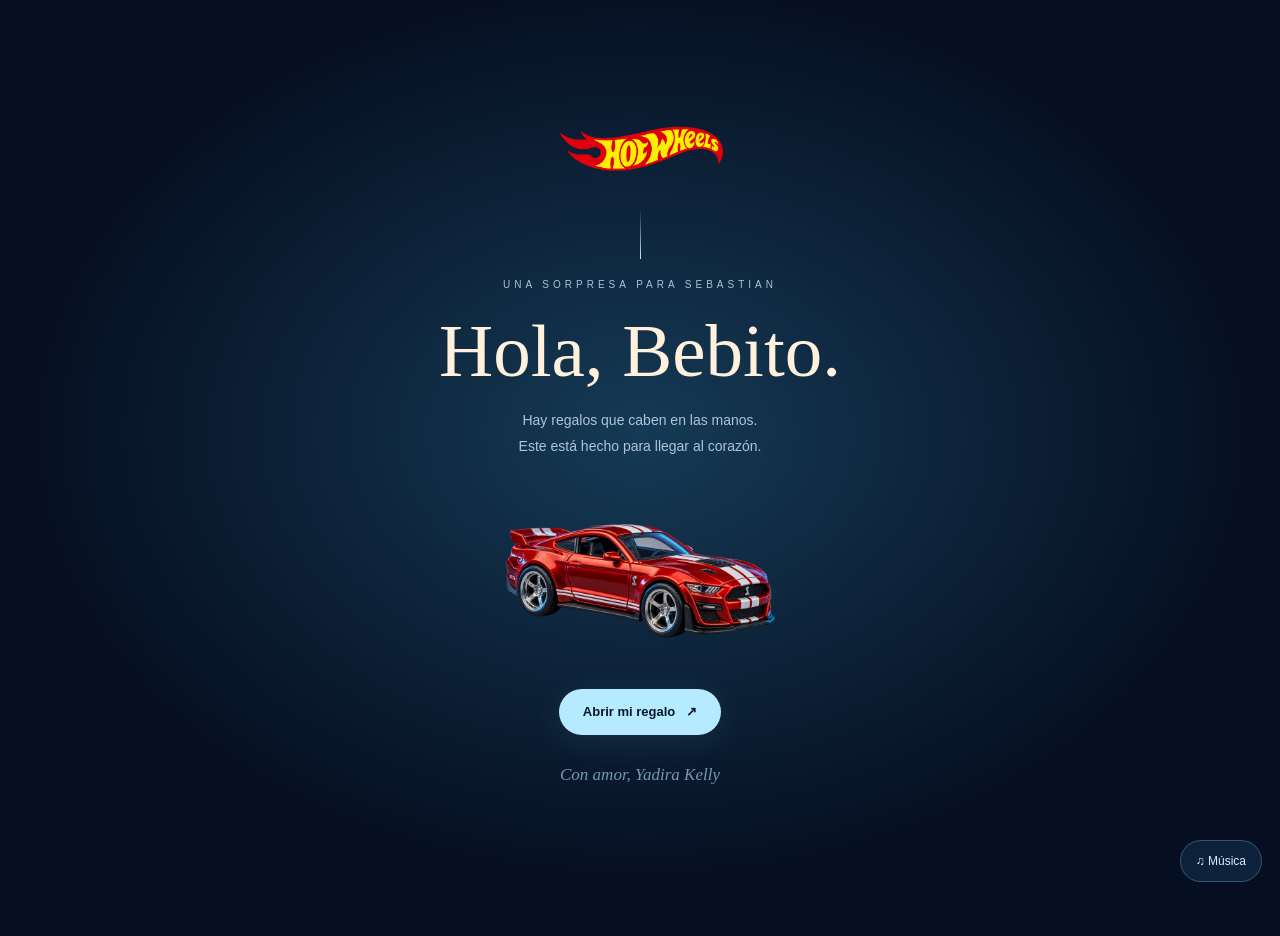
==== HotWheels_Bebito.html @ 8f531b25 "first commit" ====
<!doctype html>
<html lang="es">
<head>
<meta charset="utf-8"><meta name="viewport" content="width=device-width,initial-scale=1,viewport-fit=cover">
<meta name="theme-color" content="#060f21"><title>Para mi Bebito · Yadira Kelly</title>
<!-- ===== TUS 6 FOTOS O VIDEOS: CAMBIA SOLO ESTE BLOQUE =====
Guarda los archivos en la carpeta recuerdos, junto a este HTML.
type: "image" para foto; "video" para video.
src: ruta y nombre exactos del archivo. Puedes mezclar los 6 como quieras.
El orden corresponde a las flores 01, 02, 03, 04, 05 y 06.
TU AUDIO: guarda tu canción como recuerdos/musica.mp3 o cambia music.src.
music.volume: volumen de 0 a 1. La música comienza con el primer toque.
-->
<script id="gift-data" type="application/json">
{
  "music": { "src": "recuerdos/Beéle Ovy On The Drums - Inolvidable (Official Video)(mp3j.cc).mp3", "volume": 0.35 },
  "media": [
    { "type": "image", "src": "recuerdos/WhatsApp Image 2026-09-27 at 12.10.14 PM.jpeg" },
    { "type": "video", "src": "recuerdos/WhatsApp Video 2026-09-27 at 12.10.13 PM.mp4" },
    { "type": "image", "src": "recuerdos/WhatsApp Image 2026-09-27 at 12.10.14 PMuwu.jpeg" },
    { "type": "video", "src": "recuerdos/WhatsApp Video 2026-09-27 at 12.10.14 PM.mp4" },
    { "type": "image", "src": "recuerdos/WhatsApp Image 2026-09-27 at 12.10.19 PM.jpeg" },
    { "type": "video", "src": "recuerdos/WhatsApp Video 2026-09-27 at 12.10.19 PM.mp4" }
  ]
}
</script>
<!-- ===== FIN DE TUS RECUERDOS ===== -->
<style>
:root{color-scheme:dark;--ice:#a6e6ff;--muted:#9cacc4;--cream:#fff1dc;--orange:#ff8a45}*{box-sizing:border-box}body{margin:0;background:#060f21;color:var(--cream);font-family:Arial,Helvetica,sans-serif;overflow-x:hidden}button,input{font:inherit}button{cursor:pointer}button:focus-visible,a:focus-visible,summary:focus-visible{outline:3px solid #ffc374;outline-offset:5px}button{touch-action:manipulation}button:disabled{opacity:.45;cursor:default}[hidden]{display:none!important}body:has(dialog[open]){overflow:hidden}.sky{position:fixed;inset:0;pointer-events:none;overflow:hidden;background:radial-gradient(ellipse at 65% 40%,#0d41663b,transparent 52%),radial-gradient(ellipse at 8% 85%,#0e325055,transparent 48%)}.star{position:absolute;width:2px;height:2px;background:#c0eaff;border-radius:50%;animation:twinkle var(--speed) ease-in-out infinite alternate}.star:nth-child(7n){width:4px;height:4px;box-shadow:0 0 9px #80d5ff}.shell{position:relative;max-width:1180px;margin:auto;padding:0 42px}header{height:100px;display:flex;align-items:center;justify-content:space-between;gap:20px;border-bottom:1px solid #ffffff12}.brand{width:122px;height:53px;object-fit:contain}.edition{font-size:10px;letter-spacing:3px;color:#a2b6d0;text-transform:uppercase}.small-btn{border:1px solid #87cfff40;background:#102239;color:#c8ecff;border-radius:30px;padding:10px 15px;font-size:12px;min-height:40px}.hero{min-height:710px;display:grid;grid-template-columns:.85fr 1.15fr;align-items:center;gap:10px}.intro{padding-bottom:50px;position:relative;z-index:2}.eyebrow{font-size:10px;letter-spacing:3px;color:var(--orange);font-weight:700;display:flex;align-items:center;gap:10px}.eyebrow:before{content:"";width:25px;height:1px;background:var(--orange)}h1{font-family:Georgia,serif;font-size:clamp(60px,6vw,88px);font-weight:400;line-height:.98;letter-spacing:-4px;margin:25px 0}h1 em{display:block;color:var(--ice);font-weight:400} .dedication{color:#b9c8db;line-height:1.8;font-size:15px;max-width:335px;margin:25px 0}.dedication strong{color:#f6eee3;font-weight:400}.signature{font-family:Georgia,serif;font-style:italic;font-size:24px;margin-top:8px;color:#fff0d7}.from{font-size:10px;letter-spacing:2px;color:#8198b5;text-transform:uppercase}.primary{border:0;border-radius:30px;color:#08172b;background:#b6eaff;padding:15px 24px;font-size:13px;font-weight:700;box-shadow:0 5px 35px #6dcfff1b;min-height:46px;transition:transform .2s,box-shadow .2s}.primary:hover{transform:translateY(-2px);box-shadow:0 5px 35px #6dcfff40}.actions{display:flex;gap:10px;margin-top:30px;flex-wrap:wrap}.scene-wrap{position:relative;min-width:0}.scene{position:relative;width:100%;aspect-ratio:1/1.08;isolation:isolate}.halo{position:absolute;inset:8% 6% 14%;border:1px solid #93d8ff11;border-radius:50%;background:radial-gradient(circle,#16658a2b,transparent 66%);box-shadow:0 0 100px #3d8bc20a}.halo:after{content:"";position:absolute;inset:8%;border:1px dashed #8ecbff12;border-radius:50%;animation:orbit 90s linear infinite}.orbit-label{position:absolute;top:5%;right:5%;color:#6684a5;letter-spacing:4px;font-size:9px;writing-mode:vertical-rl}.stems{position:absolute;inset:0;width:100%;height:100%;overflow:visible}.stems path{stroke-dasharray:600;stroke-dashoffset:600;animation:grow 1.7s ease forwards}.flower{position:absolute;border:0;padding:0;background:transparent;width:29%;aspect-ratio:1;transform:translate(-50%,-50%);border-radius:50%;z-index:3;isolation:isolate; -webkit-tap-highlight-color:transparent}.flower .head{display:block;width:100%;height:100%;position:relative;animation:sway 5s ease-in-out infinite alternate;animation-delay:var(--delay);transition:filter .3s}.flower img{width:100%;display:block;filter:drop-shadow(0 0 12px #239bd342)}.flower .bloom{display:block;animation:unfold 1.6s cubic-bezier(.2,.65,.3,1.2) both;animation-delay:var(--delay)}.flower:hover .head,.flower:focus-visible .head{filter:drop-shadow(0 0 16px #8de6ffaa)}.number{position:absolute;left:50%;top:50%;transform:translate(-50%,-50%);font-size:11px;color:#d4f1ff;border:1px solid #b8e8ff45;border-radius:50%;width:26px;height:26px;display:grid;place-items:center;background:#04132690;transition:background .2s}.flower:hover .number{background:#bfebff;color:#05233d}.flower.seen .number{color:#ffc88d;border-color:#ffc88d}.flower:nth-of-type(1){left:49%;top:19%}.flower:nth-of-type(2){left:27%;top:34%}.flower:nth-of-type(3){left:71%;top:35%}.flower:nth-of-type(4){left:19%;top:56%}.flower:nth-of-type(5){left:48%;top:52%}.flower:nth-of-type(6){left:78%;top:56%}.ribbon{position:absolute;left:50%;top:81%;transform:translate(-50%,-50%) rotate(-5deg);z-index:4;background:linear-gradient(120deg,#133855,#256487,#12304b);border:1px solid #7bcae855;padding:12px 27px;border-radius:4px;box-shadow:0 15px 30px #0005;font:italic 16px Georgia;white-space:nowrap;color:#e4f6ff}.ribbon:after{content:"♥";margin-left:10px;color:#fba173}.car{position:absolute;z-index:5;width:35%;pointer-events:none;filter:drop-shadow(0 10px 14px #0009)}.car img{width:100%;display:block}.car.one{left:-4%;top:9%;animation:driveOne 10s ease-in-out infinite}.car.two{right:-4%;top:65%;width:40%;animation:driveTwo 11s ease-in-out infinite}.car.two img{filter:hue-rotate(185deg)}.car:after{content:"";position:absolute;right:78%;top:60%;width:60%;height:1px;background:linear-gradient(90deg,transparent,#73d7ff);box-shadow:0 4px #78d3ff22,0 -4px #78d3ff22;z-index:-1}.scene-caption{text-align:center;color:#93b4d0;font-size:12px;letter-spacing:.2px;margin:-3% 0 20px}.scene-caption span{color:#d1edfa}.progress{display:flex;justify-content:center;gap:7px;margin-top:15px}.progress i{width:5px;height:5px;border-radius:50%;background:#35526c}.progress i.seen{background:#fcac69;box-shadow:0 0 8px #fb94436b}.bottom-note{border-top:1px solid #ffffff12;padding:26px 0 32px;display:flex;justify-content:space-between;gap:20px;color:#768da7;font-size:11px;line-height:1.7}.bottom-note b{font-weight:400;color:#a7bed4}.heart{color:#f4a076}.petal-spark{position:fixed;z-index:15;color:#aee7ff;pointer-events:none;animation:fly 1.2s ease-out forwards;font-size:14px}dialog{border:1px solid #79c4f03a;padding:0;width:min(460px,calc(100vw - 28px));max-height:92dvh;background:#0b1b30;color:var(--cream);border-radius:24px;box-shadow:0 25px 140px #000b;overflow:auto}dialog::backdrop{background:#020814d9;backdrop-filter:blur(12px)}dialog[open]{animation:modalIn .35s cubic-bezier(.2,.7,.2,1)}.dialog-top{display:flex;align-items:center;justify-content:space-between;padding:18px 22px;border-bottom:1px solid #ffffff0f}.dialog-top span{font-size:10px;letter-spacing:2px;color:#94b7d4}.close{border:0;color:#d0dfee;background:#ffffff0a;border-radius:50%;width:36px;height:36px;font-size:23px;line-height:1}.media-stage{min-height:300px;height:min(56dvh,490px);display:grid;place-items:center;background:#030b17;overflow:hidden}.media-stage img,.media-stage video{width:100%;height:100%;object-fit:contain;min-height:0;max-height:min(56dvh,490px)}.empty{padding:36px;text-align:center;color:#9fb8d0;line-height:1.8;font-size:14px}.empty strong{display:block;font-family:Georgia,serif;font-size:25px;color:#d5f2ff;font-weight:400;margin-bottom:14px}.dialog-foot{padding:22px;display:flex;justify-content:space-between;align-items:center;gap:10px}.dialog-foot p{font:italic 19px Georgia;margin:0}.pager{display:flex;gap:8px}.pager button{background:#ffffff07;border:1px solid #ffffff18;border-radius:50%;width:40px;height:40px;color:#cef0ff}.letter{padding:32px 30px;text-align:center}.letter .mini{width:76px;animation:sway 4s ease-in-out infinite alternate}.letter h2{font:normal 38px Georgia;margin:12px 0 20px;color:#c7eeff}.letter p{font-size:15px;line-height:1.9;color:#b8cce0}.letter .sign{font:italic 25px Georgia;color:#fff0dd;margin-top:26px}.welcome{position:fixed;inset:0;z-index:20;display:flex;flex-direction:column;align-items:center;justify-content:center;text-align:center;padding:25px;background:radial-gradient(ellipse at 50% 48%,#153a55,#060f21 68%);transition:opacity .7s,visibility .7s}.welcome.out{opacity:0;visibility:hidden;pointer-events:none}.welcome .brand{width:165px;height:70px;margin-bottom:24px}.welcome small{font-size:10px;letter-spacing:4px;color:#aac5da}.welcome h2{font:normal clamp(49px,10vw,75px) Georgia;margin:18px 0 14px}.welcome p{font-size:14px;line-height:1.8;color:#afc4d8;margin:0 0 30px}.welcome .line{width:1px;height:50px;background:linear-gradient(transparent,#bfe9ff);margin-bottom:20px}.welcome .welcome-car{width:min(270px,65vw);margin:0 0 20px;animation:float 3s ease-in-out infinite}.welcome .signed{margin-top:30px;font:italic 17px Georgia;color:#7596b4}.welcome .small-btn{margin-top:18px}.is-waiting .scene *{animation-play-state:paused!important}
@keyframes twinkle{from{opacity:.12;transform:translateY(0)}to{opacity:.85;transform:translateY(-8px)}}@keyframes orbit{to{transform:rotate(360deg)}}@keyframes sway{from{transform:rotate(-5deg) translateY(0)}to{transform:rotate(6deg) translateY(-5px)}}@keyframes unfold{0%{transform:scale(.03) rotate(-100deg) rotateX(75deg);opacity:0}25%{opacity:1}75%{transform:scale(1.08) rotate(6deg)}100%{transform:scale(1) rotate(0)}}@keyframes grow{to{stroke-dashoffset:0}}@keyframes float{50%{transform:translateY(-12px) rotate(-2deg)}}@keyframes driveOne{0%,100%{transform:translate(0,0) rotate(-12deg)}50%{transform:translate(35px,-12px) rotate(3deg)}}@keyframes driveTwo{0%,100%{transform:translate(0,0) rotate(-9deg)}50%{transform:translate(-30px,12px) rotate(4deg)}}@keyframes fly{to{transform:translate(var(--dx),var(--dy)) rotate(90deg);opacity:0}}@keyframes modalIn{from{opacity:0;transform:translateY(30px) scale(.94)}to{opacity:1;transform:none}}
@media(min-width:1400px){.hero{min-height:760px}}@media(max-width:760px){.shell{padding:0 22px}header{height:76px}.brand{width:103px;height:44px}.edition{display:none}.hero{display:flex;flex-direction:column;gap:0;min-height:0}.intro{text-align:center;padding:37px 0 10px;width:100%}.eyebrow{justify-content:center;font-size:9px;letter-spacing:2.5px}.eyebrow:after{content:"";width:25px;height:1px;background:var(--orange)}h1{font-size:60px;line-height:1.03;letter-spacing:-2px;margin:18px 0}h1 em{display:inline}.dedication{max-width:320px;margin:15px auto;font-size:13px;line-height:1.7}.from,.signature{display:none}.actions{justify-content:center;margin-top:20px}.primary{padding:13px 21px}.scene-wrap{width:min(100%,480px);margin-top:7px}.scene{width:100%;aspect-ratio:1/1.15}.car.one{left:-2%;top:7%}.car.two{right:-2%;top:68%}.scene-caption{font-size:11px;margin-top:-3%}.ribbon{padding:10px 22px;font-size:14px}.bottom-note{margin-top:15px;font-size:10px;text-align:center;display:block;padding:20px 0}.bottom-note span{display:block}.number{width:23px;height:23px;font-size:10px}.orbit-label{font-size:8px}.letter{padding:27px 23px}.letter p{font-size:14px}.welcome h2{font-size:57px}}
@media(prefers-reduced-motion:reduce){*,*:before,*:after{animation-duration:.01ms!important;animation-delay:0ms!important;animation-iteration-count:1!important;transition:none!important}.stems path{stroke-dashoffset:0}}

/* Carritos que recorren el fondo de lado a lado. */
.traffic{position:fixed;inset:0;overflow:hidden;pointer-events:none;z-index:0}
.traffic-car{position:absolute;left:-180px;top:var(--lane);width:var(--size);opacity:.34;animation:cruise var(--duration) linear infinite;animation-delay:var(--start);will-change:transform}
.traffic-car img{display:block;width:100%;filter:hue-rotate(var(--hue)) drop-shadow(0 0 9px #409ccd66)}
.traffic-car:after{content:"";position:absolute;right:80%;top:65%;width:100px;height:1px;background:linear-gradient(90deg,transparent,#6bbfff);box-shadow:0 4px #83cfff24,0 -4px #83cfff18}
.traffic-car.reverse{animation-direction:reverse}.traffic-car.reverse img{transform:scaleX(-1)}
.traffic-car.reverse:after{right:auto;left:80%;transform:scaleX(-1)}
.is-waiting .traffic-car{animation-play-state:paused}
@keyframes cruise{from{transform:translateX(-80px)}to{transform:translateX(calc(100vw + 380px))}}
@media(max-width:760px){.traffic-car{width:calc(var(--size) * .7);opacity:.3}}
@media(prefers-reduced-motion:reduce){.traffic{display:none}}

.music-toggle{border:1px solid #96dcff45;border-radius:24px;background:#10243de8;color:#d2efff;padding:10px 15px;font:12px Arial,sans-serif;min-height:42px;white-space:nowrap;cursor:pointer;backdrop-filter:blur(12px)}
.music-toggle.is-playing{border-color:#94dcff88;box-shadow:0 0 20px #7bd7ff18}
.music-floating{position:fixed;right:max(18px,env(safe-area-inset-right));bottom:max(18px,env(safe-area-inset-bottom));z-index:25}
.dialog-tools{display:flex;gap:9px;align-items:center}.dialog-tools .music-toggle{padding:8px 11px;min-height:36px;font-size:11px}
.bottom-note{padding-bottom:80px}
@media(max-width:420px){.dialog-top{padding:14px}.dialog-top>span{font-size:8px;letter-spacing:1px}.dialog-tools{gap:6px}}
</style>
</head>
<body class="is-waiting">
<button class="music-toggle music-floating" aria-label="Activar música" aria-pressed="false">♫ Música</button>
<div class="sky" id="sky" aria-hidden="true"></div>
<div class="traffic" aria-hidden="true">
 <div class="traffic-car" style="--lane:16%;--size:145px;--duration:18s;--start:-5s;--hue:0deg"><img src="[data-uri]" alt=""></div>
 <div class="traffic-car reverse" style="--lane:39%;--size:115px;--duration:24s;--start:-17s;--hue:190deg"><img src="[data-uri]" alt=""></div>
 <div class="traffic-car" style="--lane:65%;--size:160px;--duration:21s;--start:-12s;--hue:35deg"><img src="[data-uri]" alt=""></div>
 <div class="traffic-car reverse" style="--lane:88%;--size:130px;--duration:17s;--start:-3s;--hue:225deg"><img src="[data-uri]" alt=""></div>
</div>
<div class="welcome" id="welcome">
 <img class="brand" src="[data-uri]" alt="Hot Wheels"><div class="line"></div><small>UNA SORPRESA PARA SEBASTIAN</small>
 <h2>Hola, Bebito.</h2><p>Hay regalos que caben en las manos.<br>Este está hecho para llegar al corazón.</p>
 <img class="welcome-car" src="[data-uri]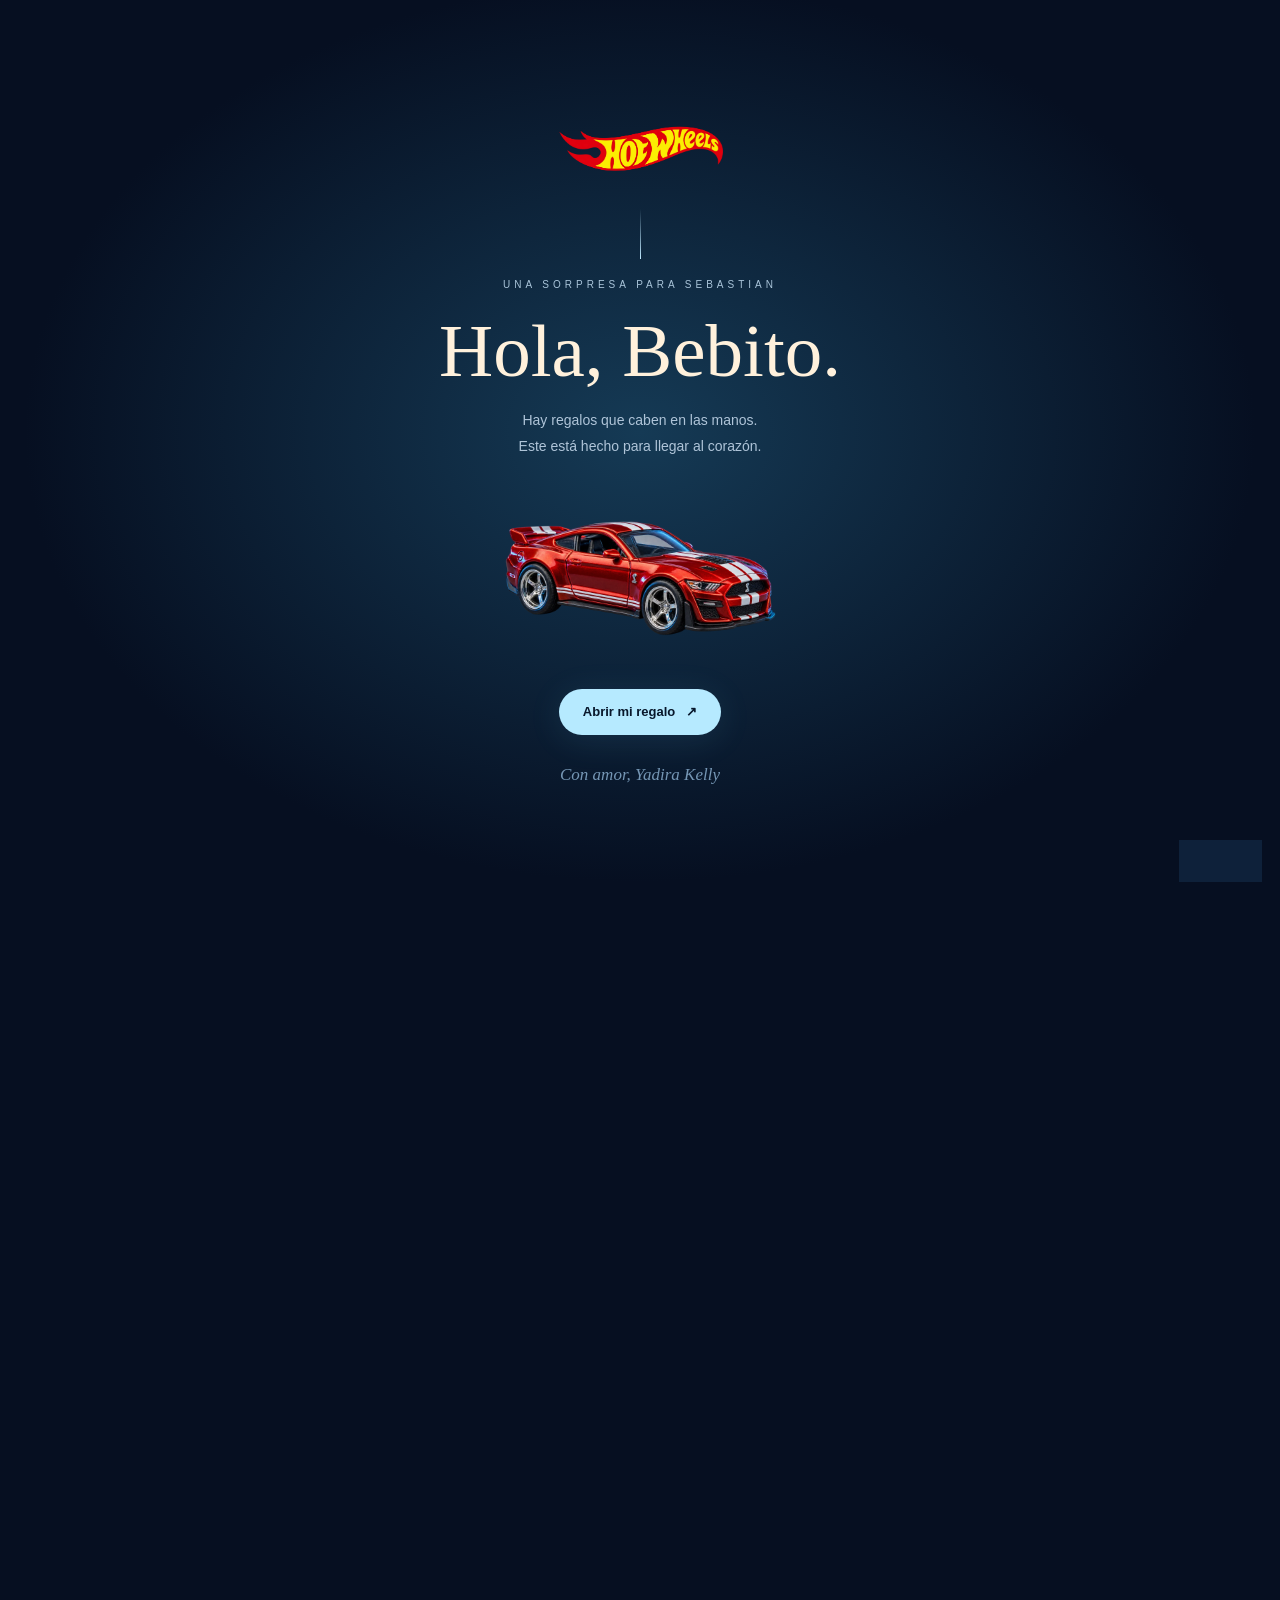
